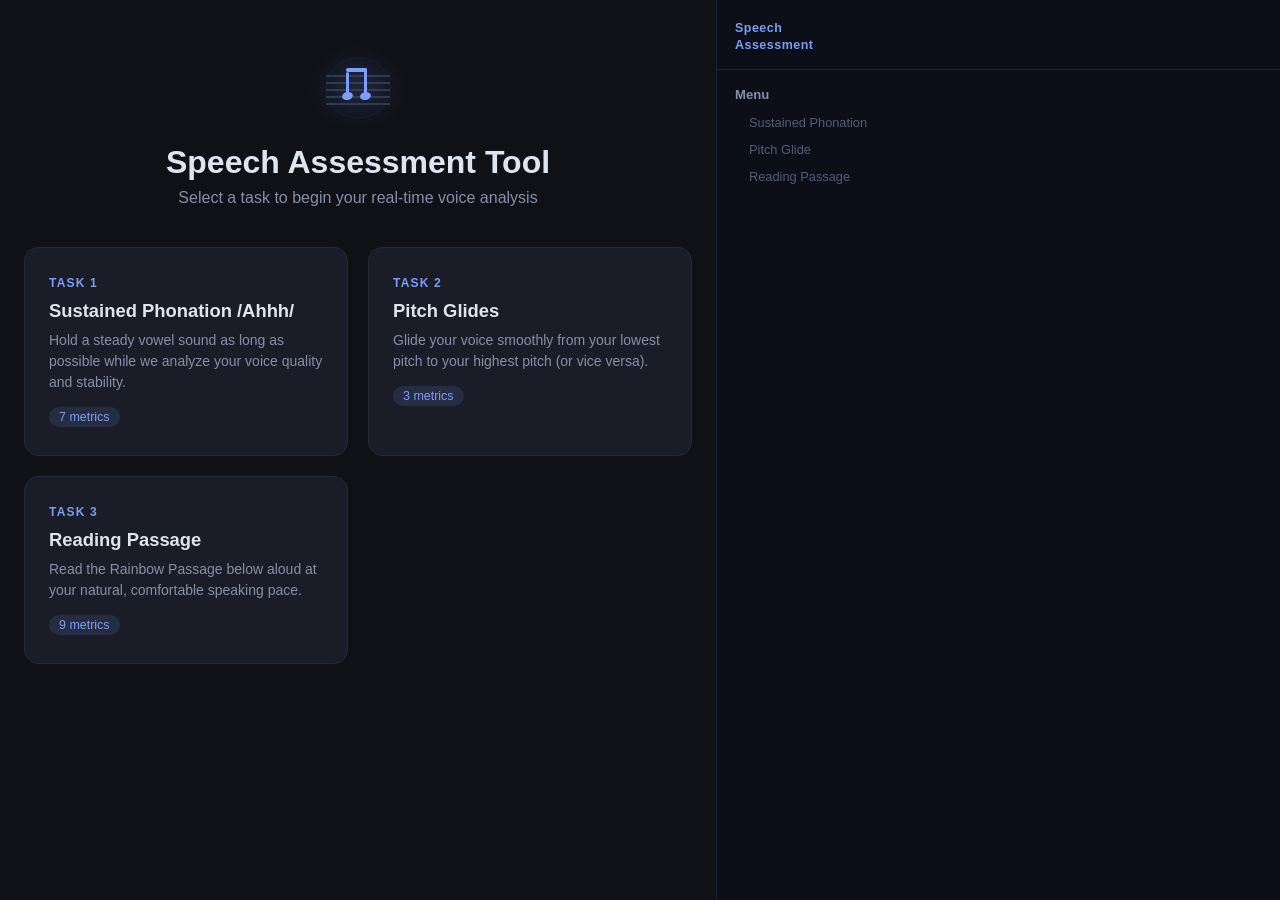
==== index.html @ b7662cce "Triple sidebar width to 564px Co-Authored-By: Claude Sonnet 4.6 <noreply@anthropic.com>" ====
<!DOCTYPE html>
<html lang="en">
<head>
<meta charset="UTF-8">
<meta name="viewport" content="width=device-width, initial-scale=1.0">
<title>Speech Assessment Tool</title>
<link rel="icon" type="image/svg+xml" href="data:image/svg+xml,%3Csvg xmlns='http://www.w3.org/2000/svg' viewBox='0 0 32 32'%3E%3Crect width='32' height='32' rx='8' fill='%231a1d27'/%3E%3Crect x='18' y='7' width='2' height='13' rx='1' fill='%237c9ef8'/%3E%3Crect x='11' y='10' width='2' height='11' rx='1' fill='%237c9ef8'/%3E%3Crect x='11' y='7' width='9' height='3' rx='1.5' fill='%237c9ef8'/%3E%3Cellipse cx='12' cy='22' rx='3.5' ry='2.5' transform='rotate(-12 12 22)' fill='%237c9ef8'/%3E%3Cellipse cx='19' cy='21' rx='3.5' ry='2.5' transform='rotate(-12 19 21)' fill='%237c9ef8'/%3E%3C/svg%3E">
<link rel="stylesheet" href="/static/common.css?v=11">
</head>
<body>

<div class="task-top" style="min-height:100vh">
<div id="menu-screen">
  <div class="menu-header">
    <div class="logo-wrap">
      <svg class="logo-svg" viewBox="0 0 80 80" xmlns="http://www.w3.org/2000/svg" aria-hidden="true">
        <!-- staff lines -->
        <line x1="8" y1="28" x2="72" y2="28" stroke="#3d4566" stroke-width="1.5"/>
        <line x1="8" y1="35" x2="72" y2="35" stroke="#3d4566" stroke-width="1.5"/>
        <line x1="8" y1="42" x2="72" y2="42" stroke="#3d4566" stroke-width="1.5"/>
        <line x1="8" y1="49" x2="72" y2="49" stroke="#3d4566" stroke-width="1.5"/>
        <line x1="8" y1="56" x2="72" y2="56" stroke="#3d4566" stroke-width="1.5"/>
        <!-- eighth note beam (two notes joined) -->
        <rect x="46" y="20" width="3" height="26" rx="1.5" fill="#7c9ef8"/>
        <rect x="28" y="24" width="3" height="22" rx="1.5" fill="#7c9ef8"/>
        <rect x="28" y="20" width="21" height="4" rx="2" fill="#7c9ef8"/>
        <!-- note heads -->
        <ellipse cx="29.5" cy="48" rx="5.5" ry="4" transform="rotate(-12,29.5,48)" fill="#7c9ef8"/>
        <ellipse cx="47.5" cy="48" rx="5.5" ry="4" transform="rotate(-12,47.5,48)" fill="#7c9ef8"/>
        <!-- glow -->
        <ellipse cx="40" cy="40" rx="32" ry="30" fill="none" stroke="#7c9ef8" stroke-width="0.5" opacity="0.15"/>
      </svg>
    </div>
    <h1>Speech Assessment Tool</h1>
    <p>Select a task to begin your real-time voice analysis</p>
  </div>
  <div class="task-grid">
    <a class="task-card" href="/sustained-phonation">
      <div class="task-num">Task 1</div>
      <h2>Sustained Phonation /Ahhh/</h2>
      <p>Hold a steady vowel sound as long as possible while we analyze your voice quality and stability.</p>
      <span class="metric-count">7 metrics</span>
    </a>
    <a class="task-card" href="/pitch-glides">
      <div class="task-num">Task 2</div>
      <h2>Pitch Glides</h2>
      <p>Glide your voice smoothly from your lowest pitch to your highest pitch (or vice versa).</p>
      <span class="metric-count">3 metrics</span>
    </a>
    <a class="task-card" href="/reading-passage">
      <div class="task-num">Task 3</div>
      <h2>Reading Passage</h2>
      <p>Read the Rainbow Passage below aloud at your natural, comfortable speaking pace.</p>
      <span class="metric-count">9 metrics</span>
    </a>
  </div>
</div><!-- /#menu-screen -->

  <nav id="sidebar">
    <a class="sidebar-brand" href="/">Speech<br>Assessment</a>
    <a class="nav-item" id="nav-home" href="/">Menu</a>
    <a class="nav-sub" id="nav-ph" href="/sustained-phonation">Sustained Phonation</a>
    <a class="nav-sub" id="nav-pg" href="/pitch-glides">Pitch Glide</a>
    <a class="nav-sub" id="nav-rp" href="/reading-passage">Reading Passage</a>
  </nav>
  <script>(function(){var m={'/':'nav-home','/sustained-phonation':'nav-ph','/pitch-glides':'nav-pg','/reading-passage':'nav-rp'};var el=document.getElementById(m[location.pathname]);if(el)el.classList.add('active');})();</script>
</div><!-- /.task-top -->

</body>
</html>
---- static/common.css ----
*, *::before, *::after { box-sizing: border-box; margin: 0; padding: 0; }

body {
  font-family: -apple-system, BlinkMacSystemFont, 'Segoe UI', Roboto, sans-serif;
  background: #0f1117;
  color: #e0e4ef;
  min-height: 100vh;
}

/* ── MENU ── */
#menu-screen {
  max-width: 900px;
  margin: 0 auto;
  padding: 48px 24px;
}
.menu-header {
  text-align: center;
  margin-bottom: 40px;
}
.logo-wrap {
  display: flex;
  justify-content: center;
  margin-bottom: 16px;
}
.logo-svg {
  width: 80px;
  height: 80px;
  filter: drop-shadow(0 0 14px rgba(124,158,248,0.45));
}
.menu-header h1 {
  font-size: 2rem;
  font-weight: 700;
  color: #e0e4ef;
  margin-bottom: 8px;
}
.menu-header p {
  color: #888ea8;
  font-size: 1rem;
}
.task-grid {
  display: grid;
  grid-template-columns: repeat(auto-fit, minmax(260px, 1fr));
  gap: 20px;
}
.task-card {
  background: #1a1d27;
  border: 1px solid #252836;
  border-radius: 14px;
  padding: 28px 24px;
  cursor: pointer;
  transition: border-color 0.2s, transform 0.15s, box-shadow 0.2s;
  text-decoration: none;
  display: block;
  color: inherit;
}
.task-card:hover {
  border-color: #7c9ef8;
  transform: translateY(-3px);
  box-shadow: 0 8px 30px rgba(124,158,248,0.15);
}
.task-num {
  font-size: 0.75rem;
  font-weight: 600;
  letter-spacing: 0.1em;
  color: #7c9ef8;
  text-transform: uppercase;
  margin-bottom: 10px;
}
.task-card h2 {
  font-size: 1.15rem;
  font-weight: 600;
  margin-bottom: 8px;
  color: #e0e4ef;
}
.task-card p {
  font-size: 0.875rem;
  color: #888ea8;
  line-height: 1.5;
  margin-bottom: 14px;
}
.metric-count {
  display: inline-block;
  font-size: 0.78rem;
  background: rgba(124,158,248,0.12);
  color: #7c9ef8;
  border-radius: 20px;
  padding: 3px 10px;
}

/* ── TASK SCREEN ── */
.task-header {
  display: flex;
  align-items: center;
  gap: 16px;
  margin-bottom: 28px;
}
.back-btn {
  background: #1a1d27;
  border: 1px solid #252836;
  color: #e0e4ef;
  border-radius: 8px;
  padding: 8px 16px;
  cursor: pointer;
  font-size: 0.875rem;
  transition: border-color 0.2s;
  white-space: nowrap;
  text-decoration: none;
  display: inline-flex;
  align-items: center;
}
.back-btn:hover { border-color: #7c9ef8; }
.task-title-block h2 { font-size: 1.3rem; font-weight: 600; }
.task-title-block p  { font-size: 0.875rem; color: #888ea8; margin-top: 2px; }

.record-row {
  display: flex;
  align-items: center;
  gap: 16px;
  margin-bottom: 28px;
}
.server-error-box {
  background: #3a1a1a;
  border: 1px solid #c0392b;
  border-radius: 8px;
  padding: 16px 20px;
  margin-bottom: 20px;
  color: #f5b7b1;
  font-size: 13px;
  line-height: 1.6;
}
.server-error-box strong { color: #e74c3c; font-size: 14px; }
.server-error-box pre {
  background: #1a0a0a;
  border-radius: 4px;
  padding: 8px 12px;
  margin: 6px 0;
  color: #f8c291;
  font-size: 12px;
  white-space: pre-wrap;
  word-break: break-all;
}
.server-error-box button {
  margin-top: 10px;
  background: #c0392b;
  color: #fff;
  border: none;
  border-radius: 4px;
  padding: 5px 14px;
  cursor: pointer;
  font-size: 12px;
}
.server-error-box button:hover { background: #e74c3c; }
.record-btn {
  padding: 12px 28px;
  border-radius: 10px;
  border: none;
  font-size: 0.95rem;
  font-weight: 600;
  cursor: pointer;
  display: flex;
  align-items: center;
  gap: 8px;
  transition: background 0.2s;
}
.record-btn.idle   { background: #7c9ef8; color: #0f1117; }
.record-btn.idle:hover { background: #9ab3ff; }
.record-btn.active { background: #e05555; color: #fff; }
.record-btn.active:hover { background: #f06060; }
.pulse-dot {
  width: 10px; height: 10px;
  border-radius: 50%;
  background: #fff;
  display: none;
}
.record-btn.active .pulse-dot {
  display: block;
  animation: pulseDot 1s ease-in-out infinite;
}
@keyframes pulseDot {
  0%,100% { opacity:1; transform:scale(1); }
  50%      { opacity:0.4; transform:scale(0.7); }
}
#status-text { font-size: 0.875rem; color: #888ea8; }
#status-text.error { color: #e05555; }

/* Canvases */
.canvas-wrap {
  background: #1a1d27;
  border: 1px solid #252836;
  border-radius: 12px;
  margin-bottom: 24px;
  overflow: hidden;
  position: relative;
}
canvas { display: block; width: 100%; height: 160px; }
.canvas-wrap.tall canvas { height: 180px; }
.canvas-play-btn {
  position: absolute;
  top: 8px;
  left: 8px;
  height: 28px;
  padding: 0 12px;
  border-radius: 14px;
  border: 1px solid rgba(124,158,248,0.5);
  background: rgba(26,29,39,0.85);
  color: #7c9ef8;
  font-size: 12px;
  font-weight: 600;
  cursor: pointer;
  display: flex;
  align-items: center;
  gap: 5px;
  transition: background 0.15s, border-color 0.15s;
  z-index: 10;
  white-space: nowrap;
}
.canvas-play-btn:hover:not(:disabled) { background: rgba(124,158,248,0.2); border-color: #7c9ef8; }
.canvas-play-btn:disabled { opacity: 0.3; cursor: default; }

/* ── Publish / globe badge ── */
.pub-filter-th {
  min-width: 80px;
  white-space: nowrap;
}
.log-pub-cell {
  text-align: center;
  width: 28px;
  padding: 0 4px;
}
.pub-badge, .pub-badge-inline {
  font-size: 14px;
  cursor: default;
  user-select: none;
}
.log-row-published {
  background: rgba(124,158,248,0.04);
}
.log-row-published:hover {
  background: rgba(124,158,248,0.09);
}
.log-filename-pub,
.log-table td.log-filename-pub {
  color: #5cb85c !important;
  font-weight: 600;
  cursor: default !important;
}
.log-pub-btn {
  background: none;
  border: 1px solid transparent;
  border-radius: 5px;
  color: #888ea8;
  cursor: pointer;
  font-size: 13px;
  padding: 1px 4px;
  transition: color 0.15s, border-color 0.15s;
}
.log-pub-btn:hover:not(:disabled) { color: #7c9ef8; border-color: #7c9ef8; }
.log-pub-btn:disabled { opacity: 0.35; cursor: default; }
.log-del-pub-btn {
  background: none;
  border: 1px solid transparent;
  border-radius: 5px;
  color: #888ea8;
  cursor: pointer;
  font-size: 12px;
  padding: 1px 4px;
  transition: color 0.15s, border-color 0.15s;
}
.log-del-pub-btn:hover { color: #e05555; border-color: #e05555; }

/* ── Filter bar (above log table) ── */
.log-filter-bar {
  display: flex;
  gap: 6px;
  margin-bottom: 10px;
}
.log-filter-btn {
  background: #1a1d27;
  border: 1px solid #252836;
  border-radius: 8px;
  color: #888ea8;
  font-size: 0.78rem;
  font-weight: 600;
  padding: 5px 14px;
  cursor: pointer;
  transition: border-color 0.15s, color 0.15s, background 0.15s;
}
.log-filter-btn:hover { border-color: #7c9ef8; color: #c8cedf; }
.log-filter-btn-active { border-color: #7c9ef8; background: rgba(124,158,248,0.12); color: #7c9ef8; }

/* Passage type selector */
.passage-selector {
  display: flex;
  align-items: center;
  gap: 8px;
  margin-bottom: 12px;
  flex-wrap: wrap;
}
.passage-type-group {
  display: flex;
  gap: 4px;
}
.passage-type-btn {
  background: #1a1d27;
  border: 1px solid #252836;
  border-radius: 8px;
  color: #888ea8;
  font-size: 0.8rem;
  font-weight: 600;
  padding: 5px 14px;
  cursor: pointer;
  transition: border-color 0.15s, color 0.15s, background 0.15s;
}
.passage-type-btn:hover  { border-color: #7c9ef8; color: #c8cedf; }
.passage-type-btn.active { border-color: #7c9ef8; background: rgba(124,158,248,0.12); color: #7c9ef8; }
.passage-shuffle-btn {
  background: #1a1d27;
  border: 1px solid #252836;
  border-radius: 8px;
  color: #888ea8;
  font-size: 0.8rem;
  padding: 5px 12px;
  cursor: pointer;
  transition: border-color 0.15s, color 0.15s;
  margin-left: auto;
}
.passage-shuffle-btn:hover { border-color: #7c9ef8; color: #c8cedf; }

/* Rainbow passage */
.passage-box {
  background: #1a1d27;
  border: 1px solid #252836;
  border-radius: 12px;
  padding: 20px 24px;
  margin-bottom: 20px;
  font-size: 0.95rem;
  line-height: 1.7;
  color: #c8cedf;
}
.passage-box h3 {
  font-size: 0.78rem;
  font-weight: 600;
  letter-spacing: 0.08em;
  text-transform: uppercase;
  color: #7c9ef8;
  margin-bottom: 10px;
}
.passage-box.mode-word {
  text-align: center;
  font-size: 2.2rem;
  font-weight: 700;
  letter-spacing: 0.04em;
  padding: 36px 24px;
  color: #e0e4ef;
}
.passage-box.mode-word h3 { margin-bottom: 16px; }
#passage-text { cursor: text; border-bottom: 1px dashed transparent; transition: border-color 0.15s; }
#passage-text:hover { border-bottom-color: #555c75; }
.passage-edit-area {
  width: 100%;
  background: transparent;
  border: 1px dashed #7c9ef8;
  border-radius: 6px;
  color: #e0e4ef;
  font-size: inherit;
  line-height: inherit;
  font-family: inherit;
  resize: vertical;
  padding: 6px 8px;
  outline: none;
  min-height: 80px;
}
.passage-edit-btn {
  background: none;
  border: 1px solid #252836;
  border-radius: 8px;
  color: #888ea8;
  font-size: 0.8rem;
  padding: 5px 12px;
  cursor: pointer;
  transition: border-color 0.15s, color 0.15s;
}
.passage-edit-btn:hover  { border-color: #7c9ef8; color: #c8cedf; }
.passage-edit-btn.active { border-color: #7c9ef8; color: #7c9ef8; }

/* Metric grid */
.metrics-grid {
  display: grid;
  grid-template-columns: repeat(auto-fill, minmax(170px, 1fr));
  gap: 14px;
  margin-bottom: 16px;
}
.metric-card {
  background: #1a1d27;
  border: 1px solid #252836;
  border-radius: 12px;
  padding: 16px;
}
.metric-label {
  font-size: 0.72rem;
  font-weight: 600;
  letter-spacing: 0.06em;
  text-transform: uppercase;
  color: #888ea8;
  margin-bottom: 6px;
}
.metric-value {
  font-family: 'Courier New', Courier, monospace;
  font-size: 1.8rem;
  font-weight: 700;
  color: #7c9ef8;
  line-height: 1;
  margin-bottom: 4px;
}
.metric-value.special {
  font-size: 0.78rem;
  font-weight: 400;
  color: #888ea8;
  line-height: 1.4;
  font-family: inherit;
  padding-top: 6px;
}
.metric-unit { font-size: 0.78rem; color: #888ea8; margin-bottom: 2px; }
.metric-desc { font-size: 0.72rem; color: #555c75; line-height: 1.4; margin-top: 6px; }
.metric-scale {
  position: relative;
  padding-top: 14px; /* room for thumb above track */
  margin-bottom: 2px;
}
.metric-scale.hist-enabled {
  padding-top: 0; /* histogram replaces the thumb gap */
}
.metric-hist {
  display: block;
  width: 100%;
  height: 48px;
  margin-bottom: 2px;
  overflow: visible;
}
.scale-track {
  height: 6px;
  border-radius: 3px;
  width: 100%;
}
.scale-thumb {
  position: absolute;
  top: 0;
  transform: translateX(-50%);
  font-size: 10px;
  line-height: 1;
  color: #ffffff;
  font-size: 14px;
  font-weight: 900;
  text-shadow: 0 1px 4px rgba(0,0,0,0.9);
  pointer-events: none;
  display: none;
  transition: left 0.3s ease;
}

@media (max-width: 600px) {
  .metrics-grid { grid-template-columns: repeat(2, 1fr); }
  canvas { height: 130px; }
  .menu-header h1 { font-size: 1.5rem; }
}

/* ── ASR TOGGLE ── */
.asr-toggle {
  background: #1a1d27;
  border: 1px solid #252836;
  border-radius: 12px;
  padding: 14px 20px;
  margin-bottom: 16px;
  display: flex;
  align-items: center;
  gap: 14px;
  flex-wrap: wrap;
}
.asr-toggle-label {
  font-size: 0.78rem;
  font-weight: 600;
  letter-spacing: 0.06em;
  text-transform: uppercase;
  color: #888ea8;
  white-space: nowrap;
}
.asr-btn-group {
  display: flex;
  border: 1px solid #252836;
  border-radius: 8px;
  overflow: hidden;
}
.asr-btn {
  background: #0f1117;
  border: none;
  color: #888ea8;
  padding: 7px 14px;
  font-size: 0.82rem;
  cursor: pointer;
  transition: background 0.15s, color 0.15s;
  border-right: 1px solid #252836;
}
.asr-btn:last-child { border-right: none; }
.asr-btn:hover { background: #252836; color: #e0e4ef; }
.asr-btn.active { background: #7c9ef8; color: #0f1117; font-weight: 600; }
.asr-status {
  font-size: 0.78rem;
  color: #888ea8;
  margin-left: auto;
}
.asr-status.loading { color: #f5a623; }
.asr-status.ready   { color: #5cb85c; }
.asr-status.error   { color: #e05555; }
.asr-progress {
  width: 100%;
  height: 4px;
  background: #252836;
  border-radius: 2px;
  overflow: hidden;
  display: none;
}
.asr-progress.visible { display: block; }
.asr-progress-fill {
  height: 100%;
  background: linear-gradient(90deg, #7c9ef8, #5cb85c);
  border-radius: 2px;
  width: 0%;
  transition: width 0.25s ease;
}

/* ── AUDIO ACTIONS ── */
.audio-actions {
  display: flex;
  align-items: center;
  gap: 12px;
  flex-wrap: wrap;
  margin-top: 16px;
}
.action-btn {
  display: flex;
  align-items: center;
  gap: 7px;
  padding: 9px 18px;
  border-radius: 8px;
  border: 1px solid #252836;
  background: #1a1d27;
  color: #e0e4ef;
  font-size: 0.875rem;
  cursor: pointer;
  transition: border-color 0.2s, background 0.2s;
}
.action-btn:hover  { border-color: #7c9ef8; background: #20243a; }
.action-btn:disabled { opacity: 0.4; cursor: default; }
.upload-input { display: none; }
/* ── Analysis Log ──────────────────────────────────────────── */
.log-section {
  margin-top: 20px;
  margin-left: -24px;
  margin-right: -24px;
  padding-left: 24px;
  padding-right: 24px;
}
.log-header { display: flex; justify-content: space-between; align-items: center; margin-bottom: 10px; flex-wrap: wrap; gap: 8px; }
.log-title { font-size: 0.78rem; font-weight: 700; letter-spacing: 0.07em; text-transform: uppercase; color: #888ea8; }
.log-btns { display: flex; gap: 8px; }
.log-action-btn { padding: 5px 12px; border-radius: 6px; border: 1px solid #252836; background: #1a1d27; color: #e0e4ef; font-size: 0.78rem; cursor: pointer; transition: border-color 0.2s, background 0.2s; }
.log-action-btn:hover { border-color: #7c9ef8; background: #20243a; }
.log-action-btn:disabled { opacity: 0.35; cursor: default; pointer-events: none; }
.log-table-wrap { overflow-x: auto; border-radius: 10px; border: 1px solid #252836; }
.log-table { width: 100%; border-collapse: collapse; font-size: 0.76rem; }
.log-table th { background: #13151f; color: #888ea8; padding: 7px 10px; text-align: center; white-space: pre; border-bottom: 1px solid #252836; font-weight: 600; font-size: 0.68rem; letter-spacing: 0.04em; text-transform: uppercase; }
.log-table th.sortable { cursor: pointer; user-select: none; }
.log-table th.sortable:hover { color: #c8cedf; }
.log-table th.sort-asc, .log-table th.sort-desc { color: #7c9ef8; }
.log-table td { padding: 6px 10px; border-bottom: 1px solid #1c1f2e; text-align: center; color: #c5cae9; white-space: nowrap; }
.log-table tbody tr:last-child td { border-bottom: none; }
.log-table tbody tr:hover td { background: #1e2233; }
.log-table td.log-filename { text-align: left; max-width: 160px; overflow: hidden; text-overflow: ellipsis; color: #e0e4ef; cursor: pointer; }
.log-filename a { color: #7c9ef8; text-decoration: none; }
.log-filename a:hover { text-decoration: underline; }
.log-rename-input { width: 100%; min-width: 80px; background: #252836; border: 1px solid #7c9ef8; border-radius: 4px; color: #e0e4ef; padding: 2px 5px; font-size: 0.76rem; outline: none; }
.log-ctrl-cell { white-space: nowrap; width: 1px; }
.log-table th:first-child { width: 1px; white-space: nowrap; }
.log-play-btn { background: none; border: none; color: #7c9ef8; cursor: pointer; font-size: 0.95rem; padding: 0 0 0 5px; line-height: 1; opacity: 0.65; transition: opacity 0.15s, color 0.15s; vertical-align: middle; display: inline-block; }
.log-play-btn:hover:not(:disabled) { opacity: 1; color: #a8c0ff; }
.log-play-btn:disabled { opacity: 0.4; cursor: default; }
.log-play-btn.loading { opacity: 1; animation: spin 0.8s linear infinite; }
@keyframes spin { from { transform: rotate(0deg); } to { transform: rotate(360deg); } }
.log-dl-btn { background: none; border: 1px solid #3a3f5c; border-radius: 4px; color: #7c9ef8; cursor: pointer; font-size: 0.75rem; padding: 1px 7px; line-height: 1.4; opacity: 0.75; transition: opacity 0.15s, border-color 0.15s; vertical-align: middle; margin-left: 4px; }
.log-dl-btn:hover { opacity: 1; border-color: #7c9ef8; }
.log-table td.log-ts { color: #666d88; font-size: 0.7rem; }
.log-empty { color: #555975; font-size: 0.8rem; padding: 14px 0; text-align: center; margin: 0; }
/* Drag-and-drop — full-page overlay */
body.drag-over::after {
  content: '';
  position: fixed;
  inset: 0;
  border: 3px dashed #7c9ef8;
  border-radius: 12px;
  pointer-events: none;
  background: rgba(124,158,248,0.06);
  z-index: 9999;
}
.audio-actions-sep {
  font-size: 0.78rem;
  color: #555c75;
}

/* ── TRANSCRIPT BOX ── */
.transcript-box {
  background: #1a1d27;
  border: 1px solid #252836;
  border-radius: 12px;
  padding: 16px 20px;
  margin-top: 16px;
}
.transcript-label {
  font-size: 0.78rem;
  font-weight: 600;
  letter-spacing: 0.06em;
  text-transform: uppercase;
  color: #7c9ef8;
  margin-bottom: 10px;
}
.transcript-text {
  font-size: 0.875rem;
  color: #c8cedf;
  line-height: 1.7;
  min-height: 36px;
  white-space: pre-wrap;
  font-style: italic;
}

/* ── PAGE LAYOUT ── */
.task-top {
  display: flex;
  align-items: stretch;
}
.task-main {
  flex: 1;
  min-width: 0;
  padding: 24px 20px;
}
#task-screen {
  display: block;
  max-width: none;
  margin: 0;
  padding: 0;
}
#menu-screen {
  flex: 1;
  max-width: 900px;
  padding: 48px 24px;
  margin: 0;
}
.task-log {
  border-top: 1px solid #1e2133;
  padding: 20px 20px 48px;
}

/* ── SIDEBAR ── */
#sidebar {
  width: 564px;
  flex-shrink: 0;
  background: #0d0f18;
  border-left: 1px solid #1e2133;
  padding: 20px 0;
  position: sticky;
  top: 0;
  height: 100vh;
  overflow-y: auto;
}
.sidebar-brand {
  display: block;
  padding: 0 18px 14px;
  font-size: 0.78rem;
  font-weight: 700;
  letter-spacing: 0.04em;
  color: #7c9ef8;
  text-decoration: none;
  border-bottom: 1px solid #1e2133;
  margin-bottom: 10px;
  line-height: 1.4;
}
.nav-item {
  display: block;
  padding: 7px 18px;
  color: #888ea8;
  text-decoration: none;
  font-size: 0.82rem;
  font-weight: 600;
  transition: color 0.15s, background 0.15s;
}
.nav-item:hover { color: #e0e4ef; background: rgba(124,158,248,0.06); }
.nav-item.active { color: #c8cedf; }
.nav-sub {
  display: block;
  padding: 6px 18px 6px 30px;
  color: #555c75;
  text-decoration: none;
  font-size: 0.8rem;
  transition: color 0.15s, background 0.15s, border-color 0.15s;
  border-left: 2px solid transparent;
}
.nav-sub:hover { color: #c8cedf; background: rgba(124,158,248,0.05); }
.nav-sub.active { color: #7c9ef8; border-left-color: #7c9ef8; background: rgba(124,158,248,0.07); }
@media (max-width: 680px) {
  .task-top { flex-direction: column-reverse; }
  #sidebar { width: 100%; height: auto; position: relative; display: flex; flex-wrap: wrap; align-items: center; gap: 4px; padding: 10px 16px; border-left: none; border-bottom: 1px solid #1e2133; }
  .sidebar-brand { border-bottom: none; margin-bottom: 0; padding: 0 12px 0 0; }
  .nav-item, .nav-sub { padding: 5px 10px; font-size: 0.78rem; border-left: none !important; }
}
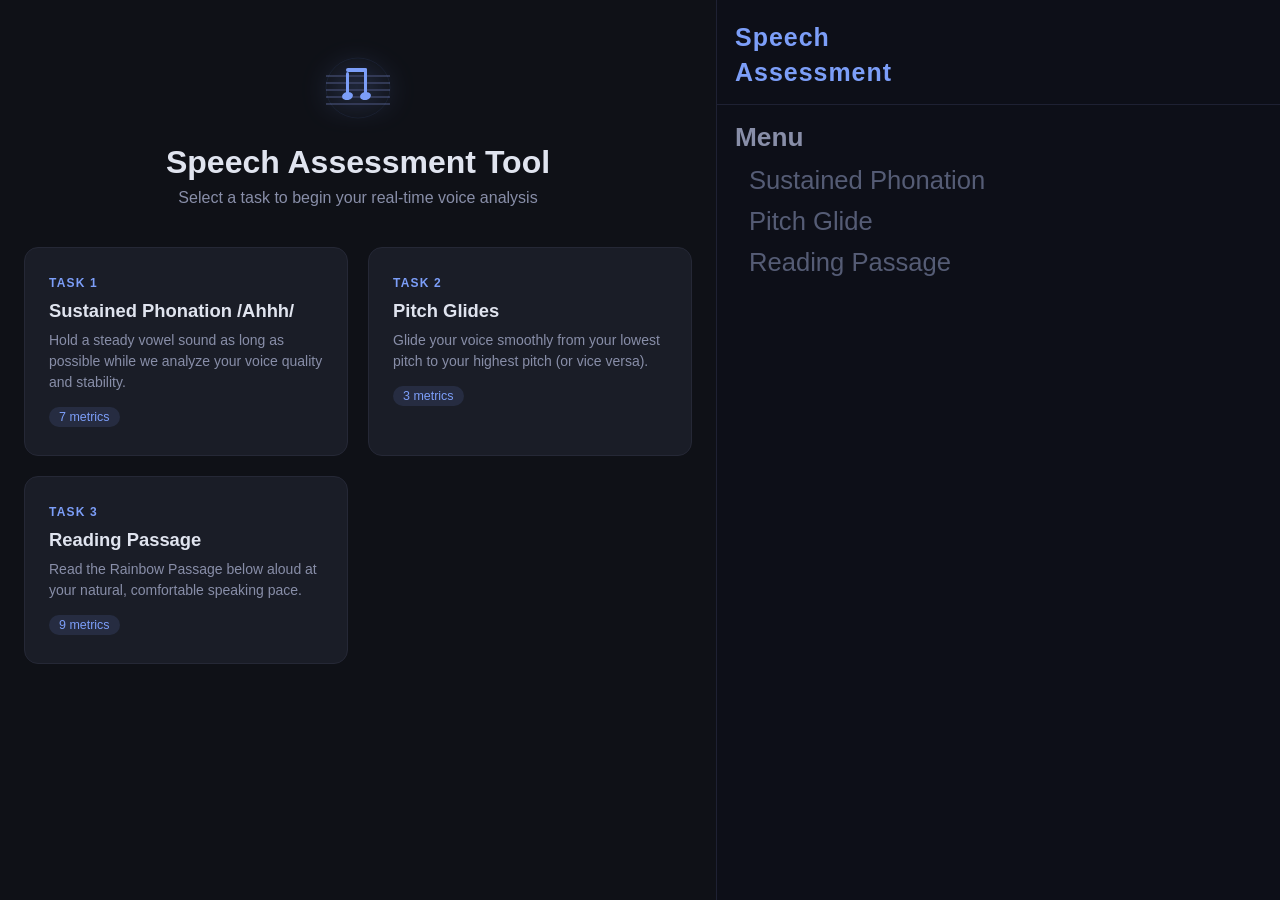
==== commit 69a9b79c: "Double sidebar font sizes Co-Authored-By: Claude Sonnet 4.6 <noreply@anthropic.com>" ====
--- a/index.html
+++ b/index.html
@@ -5,7 +5,7 @@
 <meta name="viewport" content="width=device-width, initial-scale=1.0">
 <title>Speech Assessment Tool</title>
 <link rel="icon" type="image/svg+xml" href="data:image/svg+xml,%3Csvg xmlns='http://www.w3.org/2000/svg' viewBox='0 0 32 32'%3E%3Crect width='32' height='32' rx='8' fill='%231a1d27'/%3E%3Crect x='18' y='7' width='2' height='13' rx='1' fill='%237c9ef8'/%3E%3Crect x='11' y='10' width='2' height='11' rx='1' fill='%237c9ef8'/%3E%3Crect x='11' y='7' width='9' height='3' rx='1.5' fill='%237c9ef8'/%3E%3Cellipse cx='12' cy='22' rx='3.5' ry='2.5' transform='rotate(-12 12 22)' fill='%237c9ef8'/%3E%3Cellipse cx='19' cy='21' rx='3.5' ry='2.5' transform='rotate(-12 19 21)' fill='%237c9ef8'/%3E%3C/svg%3E">
-<link rel="stylesheet" href="/static/common.css?v=11">
+<link rel="stylesheet" href="/static/common.css?v=12">
 </head>
 <body>
 
--- a/static/common.css
+++ b/static/common.css
@@ -672,7 +672,7 @@
 .sidebar-brand {
   display: block;
   padding: 0 18px 14px;
-  font-size: 0.78rem;
+  font-size: 1.56rem;
   font-weight: 700;
   letter-spacing: 0.04em;
   color: #7c9ef8;
@@ -686,7 +686,7 @@
   padding: 7px 18px;
   color: #888ea8;
   text-decoration: none;
-  font-size: 0.82rem;
+  font-size: 1.64rem;
   font-weight: 600;
   transition: color 0.15s, background 0.15s;
 }
@@ -697,7 +697,7 @@
   padding: 6px 18px 6px 30px;
   color: #555c75;
   text-decoration: none;
-  font-size: 0.8rem;
+  font-size: 1.6rem;
   transition: color 0.15s, background 0.15s, border-color 0.15s;
   border-left: 2px solid transparent;
 }
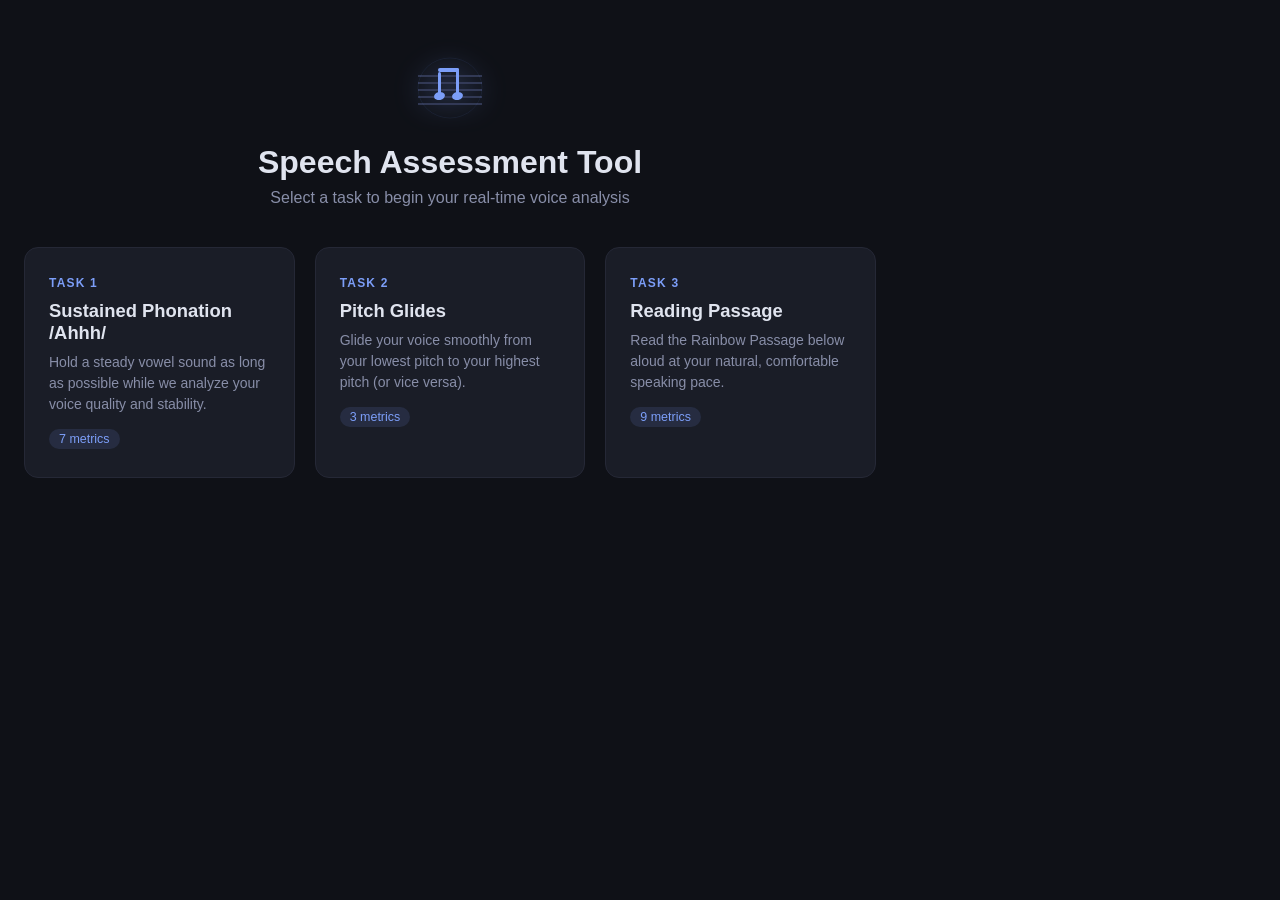
==== commit 0be2476a: "Remove sidebar from menu/index page Co-Authored-By: Claude Sonnet 4.6 <noreply@anthropic.com>" ====
--- a/index.html
+++ b/index.html
@@ -5,11 +5,10 @@
 <meta name="viewport" content="width=device-width, initial-scale=1.0">
 <title>Speech Assessment Tool</title>
 <link rel="icon" type="image/svg+xml" href="data:image/svg+xml,%3Csvg xmlns='http://www.w3.org/2000/svg' viewBox='0 0 32 32'%3E%3Crect width='32' height='32' rx='8' fill='%231a1d27'/%3E%3Crect x='18' y='7' width='2' height='13' rx='1' fill='%237c9ef8'/%3E%3Crect x='11' y='10' width='2' height='11' rx='1' fill='%237c9ef8'/%3E%3Crect x='11' y='7' width='9' height='3' rx='1.5' fill='%237c9ef8'/%3E%3Cellipse cx='12' cy='22' rx='3.5' ry='2.5' transform='rotate(-12 12 22)' fill='%237c9ef8'/%3E%3Cellipse cx='19' cy='21' rx='3.5' ry='2.5' transform='rotate(-12 19 21)' fill='%237c9ef8'/%3E%3C/svg%3E">
-<link rel="stylesheet" href="/static/common.css?v=12">
+<link rel="stylesheet" href="/static/common.css">
 </head>
 <body>
 
-<div class="task-top" style="min-height:100vh">
 <div id="menu-screen">
   <div class="menu-header">
     <div class="logo-wrap">
@@ -56,15 +55,5 @@
   </div>
 </div><!-- /#menu-screen -->
 
-  <nav id="sidebar">
-    <a class="sidebar-brand" href="/">Speech<br>Assessment</a>
-    <a class="nav-item" id="nav-home" href="/">Menu</a>
-    <a class="nav-sub" id="nav-ph" href="/sustained-phonation">Sustained Phonation</a>
-    <a class="nav-sub" id="nav-pg" href="/pitch-glides">Pitch Glide</a>
-    <a class="nav-sub" id="nav-rp" href="/reading-passage">Reading Passage</a>
-  </nav>
-  <script>(function(){var m={'/':'nav-home','/sustained-phonation':'nav-ph','/pitch-glides':'nav-pg','/reading-passage':'nav-rp'};var el=document.getElementById(m[location.pathname]);if(el)el.classList.add('active');})();</script>
-</div><!-- /.task-top -->
-
 </body>
 </html>
--- a/static/common.css
+++ b/static/common.css
@@ -661,12 +661,13 @@
 #sidebar {
   width: 564px;
   flex-shrink: 0;
+  align-self: flex-start;
   background: #0d0f18;
   border-left: 1px solid #1e2133;
   padding: 20px 0;
   position: sticky;
   top: 0;
-  height: 100vh;
+  max-height: 100vh;
   overflow-y: auto;
 }
 .sidebar-brand {
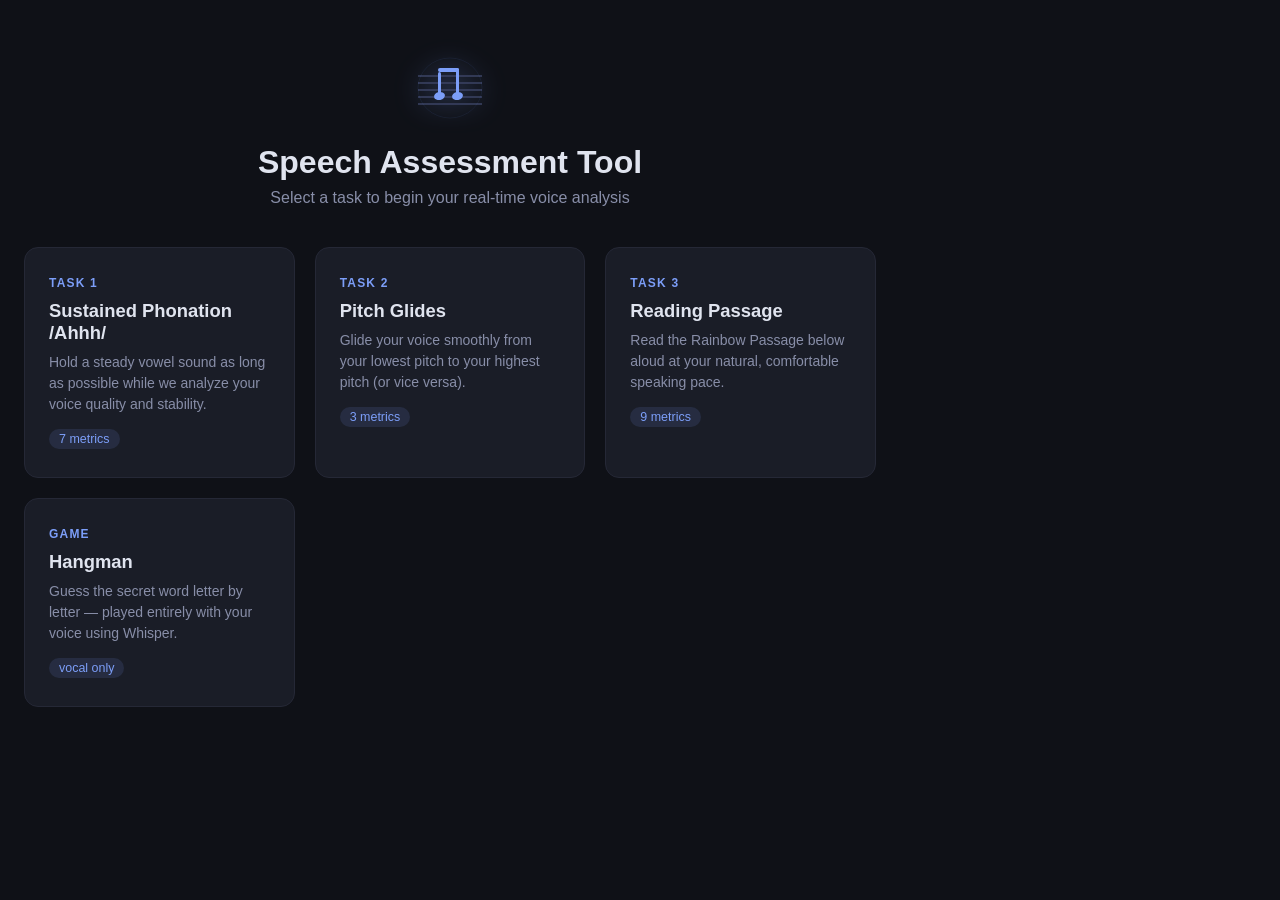
==== commit 0a448017: "Add Hangman voice game Fully vocal hangman: continuous VAD via ScriptProcessorNode, each speech clip" ====
--- a/index.html
+++ b/index.html
@@ -52,6 +52,12 @@
       <p>Read the Rainbow Passage below aloud at your natural, comfortable speaking pace.</p>
       <span class="metric-count">9 metrics</span>
     </a>
+    <a class="task-card" href="/hangman">
+      <div class="task-num">Game</div>
+      <h2>Hangman</h2>
+      <p>Guess the secret word letter by letter — played entirely with your voice using Whisper.</p>
+      <span class="metric-count">vocal only</span>
+    </a>
   </div>
 </div><!-- /#menu-screen -->
 
--- a/static/common.css
+++ b/static/common.css
@@ -710,3 +710,150 @@
   .sidebar-brand { border-bottom: none; margin-bottom: 0; padding: 0 12px 0 0; }
   .nav-item, .nav-sub { padding: 5px 10px; font-size: 0.78rem; border-left: none !important; }
 }
+
+/* ── HANGMAN ── */
+#hm-game {
+  display: flex;
+  gap: 36px;
+  align-items: flex-start;
+  padding: 24px 0 12px;
+  flex-wrap: wrap;
+}
+#hm-svg-wrap {
+  display: flex;
+  flex-direction: column;
+  align-items: center;
+  flex-shrink: 0;
+}
+#hm-svg {
+  width: 200px;
+  height: 240px;
+  filter: drop-shadow(0 0 10px rgba(124,158,248,0.15));
+}
+#hm-chances {
+  margin-top: 10px;
+  font-size: 0.9rem;
+  color: #888ea8;
+  text-align: center;
+}
+#hm-chances-num {
+  font-size: 1.4rem;
+  font-weight: 700;
+  color: #7c9ef8;
+}
+#hm-right {
+  flex: 1;
+  min-width: 280px;
+  display: flex;
+  flex-direction: column;
+  gap: 20px;
+}
+#hm-word-display {
+  display: flex;
+  gap: 10px;
+  flex-wrap: wrap;
+  padding: 10px 0 4px;
+}
+.hm-letter {
+  width: 42px;
+  height: 52px;
+  border-bottom: 3px solid #3d4566;
+  display: flex;
+  align-items: flex-end;
+  justify-content: center;
+  padding-bottom: 6px;
+  font-size: 1.8rem;
+  font-weight: 700;
+  color: #e0e4ef;
+  letter-spacing: 0;
+  transition: color 0.2s;
+}
+.hm-letter.revealed {
+  color: #7c9ef8;
+  border-bottom-color: #7c9ef8;
+}
+.hm-section-label {
+  font-size: 0.78rem;
+  font-weight: 600;
+  color: #555c75;
+  text-transform: uppercase;
+  letter-spacing: 0.07em;
+  margin-bottom: 8px;
+}
+#hm-wrong-letters {
+  display: flex;
+  gap: 8px;
+  flex-wrap: wrap;
+  min-height: 32px;
+  align-items: center;
+  color: #888ea8;
+}
+.hm-wrong-letter {
+  display: inline-flex;
+  align-items: center;
+  justify-content: center;
+  width: 32px;
+  height: 32px;
+  border-radius: 6px;
+  background: rgba(224,92,92,0.12);
+  border: 1px solid rgba(224,92,92,0.3);
+  color: #e05c5c;
+  font-weight: 700;
+  font-size: 1rem;
+}
+#hm-status-row {
+  display: flex;
+  flex-direction: column;
+  gap: 4px;
+  min-height: 42px;
+}
+#hm-transcript-last {
+  font-size: 0.82rem;
+  color: #555c75;
+  font-style: italic;
+}
+#hm-status-msg {
+  font-size: 0.95rem;
+  color: #888ea8;
+  min-height: 1.3em;
+}
+#hm-controls {
+  display: flex;
+  gap: 12px;
+  align-items: center;
+  flex-wrap: wrap;
+}
+.hm-new-btn {
+  padding: 10px 22px;
+  background: transparent;
+  border: 1px solid #2a2e42;
+  border-radius: 10px;
+  color: #888ea8;
+  font-size: 0.9rem;
+  cursor: pointer;
+  transition: background 0.15s, color 0.15s, border-color 0.15s;
+}
+.hm-new-btn:hover {
+  background: rgba(124,158,248,0.06);
+  border-color: #3d4566;
+  color: #c8cedf;
+}
+#hm-result-banner {
+  padding: 14px 20px;
+  border-radius: 10px;
+  font-size: 1.1rem;
+  font-weight: 600;
+  display: flex;
+  align-items: center;
+  gap: 10px;
+}
+.hm-result-win {
+  background: rgba(92,184,92,0.12);
+  border: 1px solid rgba(92,184,92,0.3);
+  color: #5cb85c;
+}
+.hm-result-lose {
+  background: rgba(224,92,92,0.12);
+  border: 1px solid rgba(224,92,92,0.3);
+  color: #e05c5c;
+}
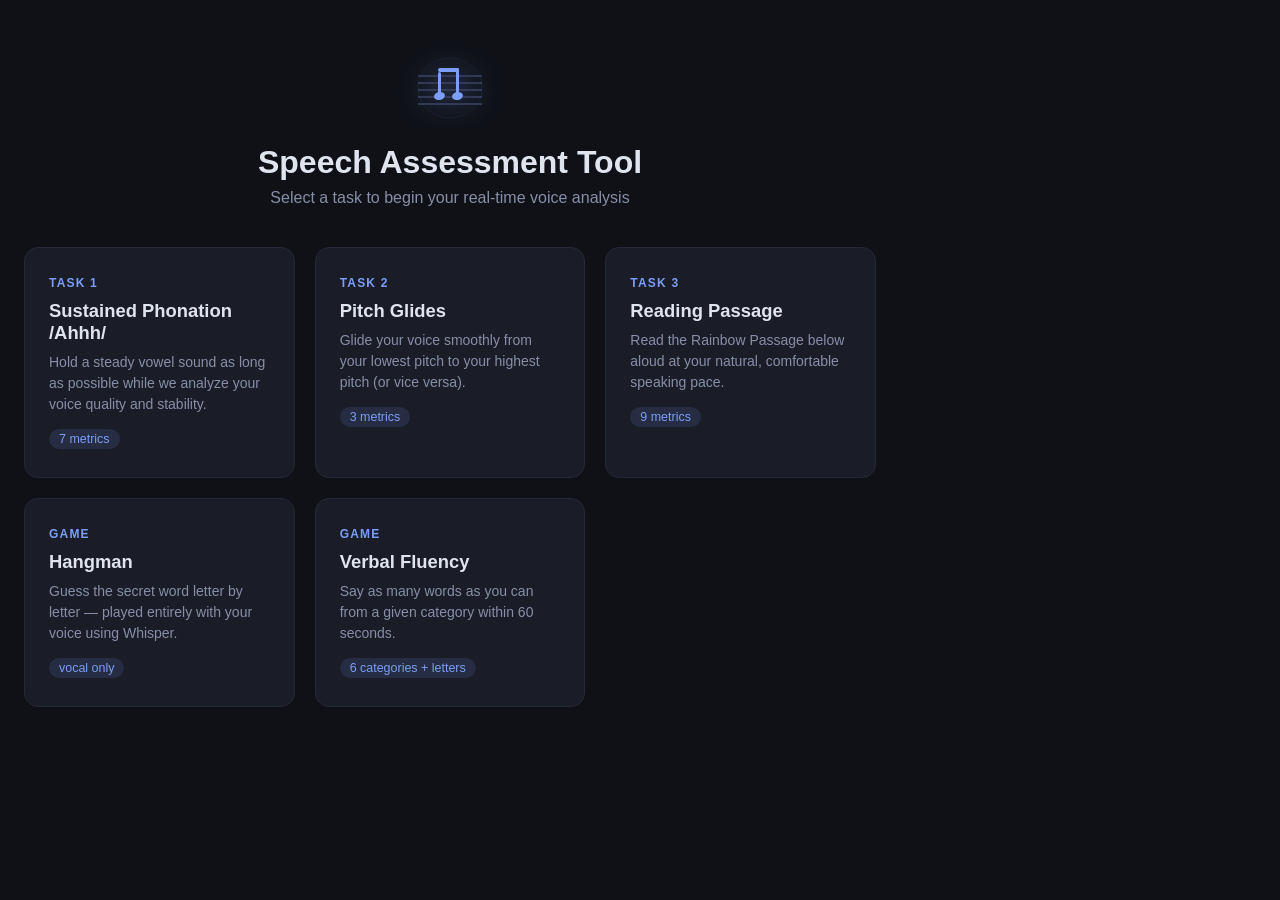
==== commit 0dbc39e3: "Add Verbal Fluency game 60-second timed game: VAD captures speech, each clip transcribed by Whisper " ====
--- a/index.html
+++ b/index.html
@@ -58,6 +58,12 @@
       <p>Guess the secret word letter by letter — played entirely with your voice using Whisper.</p>
       <span class="metric-count">vocal only</span>
     </a>
+    <a class="task-card" href="/verbal-fluency">
+      <div class="task-num">Game</div>
+      <h2>Verbal Fluency</h2>
+      <p>Say as many words as you can from a given category within 60 seconds.</p>
+      <span class="metric-count">6 categories + letters</span>
+    </a>
   </div>
 </div><!-- /#menu-screen -->
 
--- a/static/common.css
+++ b/static/common.css
@@ -575,10 +575,12 @@
 .log-table tbody tr:last-child td { border-bottom: none; }
 .log-table tbody tr:hover td { background: #1e2233; }
 .log-table td.log-filename { text-align: left; max-width: 160px; overflow: hidden; text-overflow: ellipsis; color: #e0e4ef; cursor: pointer; }
+.log-table td.log-username { text-align: left; max-width: 100px; overflow: hidden; text-overflow: ellipsis; color: #888ea8; font-size: 0.85em; }
 .log-filename a { color: #7c9ef8; text-decoration: none; }
 .log-filename a:hover { text-decoration: underline; }
 .log-rename-input { width: 100%; min-width: 80px; background: #252836; border: 1px solid #7c9ef8; border-radius: 4px; color: #e0e4ef; padding: 2px 5px; font-size: 0.76rem; outline: none; }
-.log-ctrl-cell { white-space: nowrap; width: 1px; }
+.log-chk-th, .log-chk-td { width: 1px; padding: 0 6px; text-align: center; }
+.log-act-th, .log-act-td { width: 1px; padding: 0 4px; text-align: center; white-space: nowrap; }
 .log-table th:first-child { width: 1px; white-space: nowrap; }
 .log-play-btn { background: none; border: none; color: #7c9ef8; cursor: pointer; font-size: 0.95rem; padding: 0 0 0 5px; line-height: 1; opacity: 0.65; transition: opacity 0.15s, color 0.15s; vertical-align: middle; display: inline-block; }
 .log-play-btn:hover:not(:disabled) { opacity: 1; color: #a8c0ff; }
@@ -682,6 +684,18 @@
   margin-bottom: 10px;
   line-height: 1.4;
 }
+.nav-user-greeting {
+  padding: 14px 18px 12px;
+  font-size: 1.3rem;
+  font-weight: 600;
+  color: #7c9ef8;
+  border-bottom: 1px solid #1e2133;
+  margin-bottom: 6px;
+  min-height: 8px;
+  white-space: nowrap;
+  overflow: hidden;
+  text-overflow: ellipsis;
+}
 .nav-item {
   display: block;
   padding: 7px 18px;
@@ -857,3 +871,51 @@
   border: 1px solid rgba(224,92,92,0.3);
   color: #e05c5c;
 }
+
+/* ── VERBAL FLUENCY ── */
+#vf-setup { margin: 16px 0 20px; }
+.vf-setup-row { display: flex; gap: 20px; flex-wrap: wrap; }
+.vf-field { display: flex; flex-direction: column; gap: 5px; }
+.vf-label { font-size: 0.75rem; font-weight: 600; color: #555c75; text-transform: uppercase; letter-spacing: 0.06em; }
+.vf-select { background: #1a1d27; border: 1px solid #252836; border-radius: 8px; color: #e0e4ef; font-size: 0.95rem; padding: 7px 12px; cursor: pointer; }
+.vf-select:focus { outline: none; border-color: #7c9ef8; }
+
+#vf-arena { display: flex; align-items: center; gap: 32px; margin: 8px 0 20px; flex-wrap: wrap; }
+
+#vf-timer-wrap { position: relative; width: 120px; height: 120px; flex-shrink: 0; }
+#vf-ring-svg { width: 120px; height: 120px; transform: rotate(-90deg); }
+#vf-ring-bg { fill: none; stroke: #1e2133; stroke-width: 8; }
+#vf-ring-fg { fill: none; stroke: #5cb85c; stroke-width: 8; stroke-linecap: round;
+  stroke-dasharray: 326.7; stroke-dashoffset: 0; transition: stroke-dashoffset 0.9s linear, stroke 0.9s; }
+#vf-timer-text { position: absolute; inset: 0; display: flex; flex-direction: column; align-items: center; justify-content: center; }
+#vf-time-num { font-size: 2rem; font-weight: 700; color: #e0e4ef; line-height: 1; transition: color 0.4s; }
+#vf-time-label { font-size: 0.72rem; color: #555c75; margin-top: 2px; }
+
+#vf-score-wrap { display: flex; flex-direction: column; gap: 8px; }
+.vf-stat-big { display: flex; align-items: baseline; gap: 8px; }
+.vf-stat-big span:first-child { font-size: 3rem; font-weight: 700; color: #7c9ef8; line-height: 1; }
+.vf-stat-label { font-size: 0.8rem; color: #555c75; }
+.vf-stat-row { display: flex; gap: 20px; }
+.vf-stat-item { font-size: 0.9rem; color: #888ea8; }
+.vf-stat-item span:first-child { font-weight: 700; color: #c8cedf; }
+
+#vf-word-area { margin-top: 8px; }
+#vf-chips { display: flex; flex-wrap: wrap; gap: 8px; min-height: 36px; margin-bottom: 12px; }
+.vf-chip { display: inline-flex; align-items: center; gap: 5px; padding: 5px 12px; border-radius: 20px;
+  background: rgba(92,184,92,0.12); border: 1px solid rgba(92,184,92,0.3);
+  color: #5cb85c; font-size: 0.9rem; font-weight: 500; }
+.vf-chip-repeat { background: rgba(224,168,92,0.12); border-color: rgba(224,168,92,0.3); color: #e0a85c; }
+.vf-chip-badge { font-size: 0.72rem; opacity: 0.8; }
+#vf-last-heard { font-size: 0.82rem; color: #555c75; font-style: italic; min-height: 1.2em; }
+#vf-intrusions-row { margin-top: 8px; font-size: 0.82rem; color: #555c75; }
+.vf-intrusion-label { font-weight: 600; margin-right: 6px; }
+
+#vf-summary { margin-top: 24px; }
+.vf-summary-box { background: #1a1d27; border: 1px solid #252836; border-radius: 12px; padding: 20px 24px; }
+.vf-summary-title { font-size: 1rem; font-weight: 700; color: #e0e4ef; margin-bottom: 16px; }
+.vf-summary-stats { display: flex; gap: 28px; margin-bottom: 16px; flex-wrap: wrap; }
+.vf-sum-stat { display: flex; flex-direction: column; align-items: center; gap: 2px; }
+.vf-sum-num { font-size: 2rem; font-weight: 700; color: #7c9ef8; }
+.vf-sum-stat span:last-child { font-size: 0.75rem; color: #555c75; }
+.vf-summary-list { font-size: 0.88rem; color: #888ea8; margin-top: 8px; line-height: 1.6; }
+.vf-summary-list strong { color: #c8cedf; }
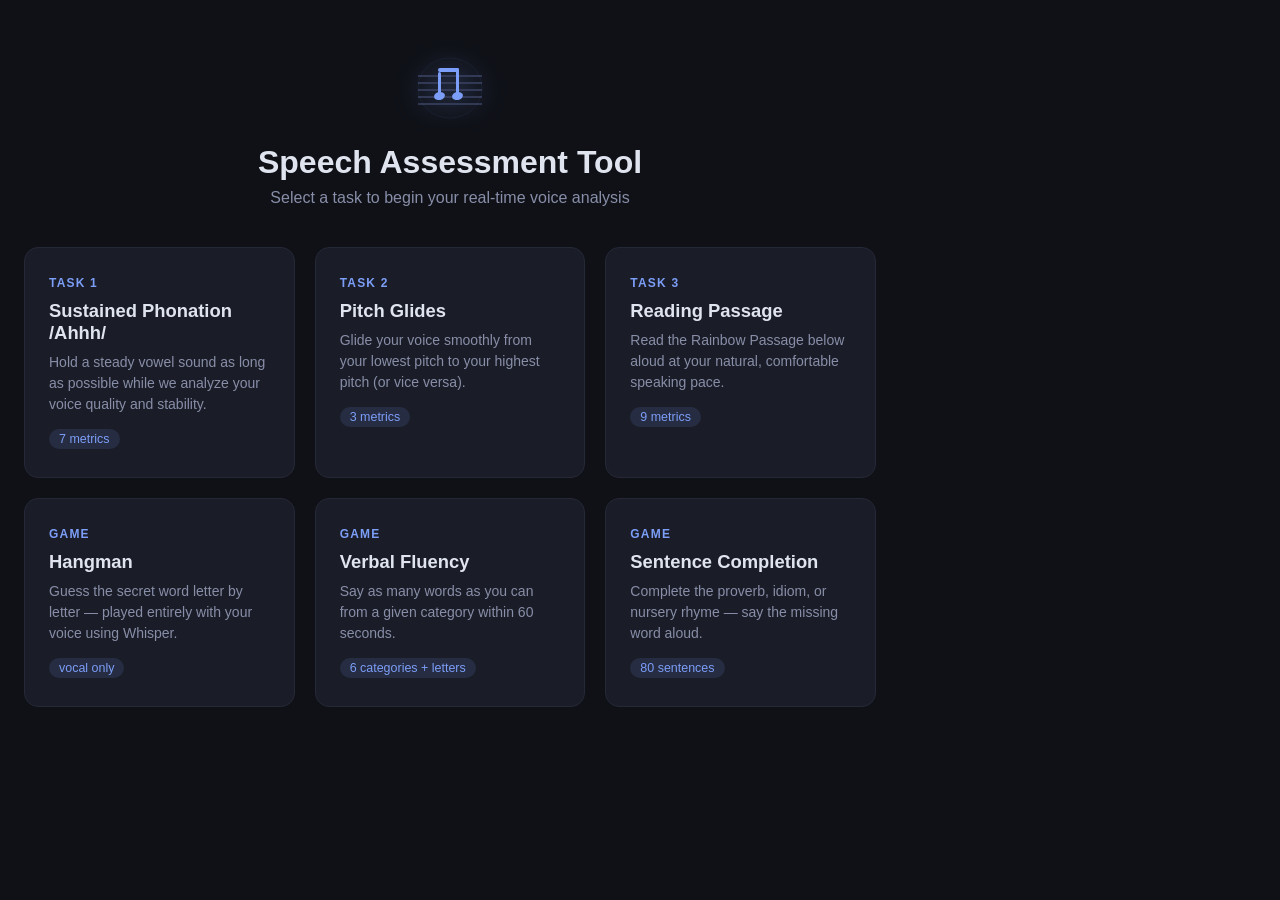
==== commit dc4fcc7d: "Add Sentence Completion game 80 proverbs, idioms, and nursery rhymes with one blank each. VAD record" ====
--- a/index.html
+++ b/index.html
@@ -64,6 +64,12 @@
       <p>Say as many words as you can from a given category within 60 seconds.</p>
       <span class="metric-count">6 categories + letters</span>
     </a>
+    <a class="task-card" href="/sentence-completion">
+      <div class="task-num">Game</div>
+      <h2>Sentence Completion</h2>
+      <p>Complete the proverb, idiom, or nursery rhyme — say the missing word aloud.</p>
+      <span class="metric-count">80 sentences</span>
+    </a>
   </div>
 </div><!-- /#menu-screen -->
 
--- a/static/common.css
+++ b/static/common.css
@@ -919,3 +919,133 @@
 .vf-sum-stat span:last-child { font-size: 0.75rem; color: #555c75; }
 .vf-summary-list { font-size: 0.88rem; color: #888ea8; margin-top: 8px; line-height: 1.6; }
 .vf-summary-list strong { color: #c8cedf; }
+
+/* ── SENTENCE COMPLETION ── */
+#sc-setup { margin: 12px 0 20px; }
+
+#sc-card {
+  background: #1a1d27;
+  border: 1px solid #252836;
+  border-radius: 14px;
+  padding: 28px 28px 24px;
+  margin-bottom: 20px;
+  min-height: 110px;
+  display: flex;
+  flex-direction: column;
+  gap: 14px;
+}
+.sc-cat-badge {
+  display: inline-block;
+  padding: 3px 10px;
+  border-radius: 20px;
+  font-size: 0.72rem;
+  font-weight: 700;
+  letter-spacing: 0.07em;
+  text-transform: uppercase;
+  width: fit-content;
+}
+.sc-cat-proverb      { background: rgba(124,158,248,0.12); border: 1px solid rgba(124,158,248,0.3); color: #7c9ef8; }
+.sc-cat-idiom        { background: rgba(168,124,248,0.12); border: 1px solid rgba(168,124,248,0.3); color: #a87cf8; }
+.sc-cat-nursery-rhyme{ background: rgba(92,184,168,0.12);  border: 1px solid rgba(92,184,168,0.3);  color: #5cb8a8; }
+
+#sc-sentence {
+  font-size: 1.35rem;
+  font-weight: 500;
+  color: #e0e4ef;
+  line-height: 1.6;
+}
+.sc-blank {
+  display: inline-block;
+  min-width: 72px;
+  border-bottom: 3px solid #3d4566;
+  padding: 0 4px 2px;
+  text-align: center;
+  color: #555c75;
+  font-weight: 700;
+  letter-spacing: 0.08em;
+  transition: color 0.2s, border-color 0.2s;
+}
+.sc-blank-pulse {
+  border-bottom-color: #7c9ef8;
+  color: #7c9ef8;
+  animation: sc-blink 0.9s ease-in-out infinite;
+}
+@keyframes sc-blink {
+  0%,100% { opacity: 1; }
+  50%      { opacity: 0.4; }
+}
+.sc-blank-correct {
+  color: #5cb85c;
+  border-bottom-color: #5cb85c;
+  animation: none;
+}
+.sc-blank-wrong {
+  color: #e05c5c;
+  border-bottom-color: #e05c5c;
+  animation: none;
+}
+#sc-progress {
+  font-size: 0.78rem;
+  color: #555c75;
+}
+
+.sc-result-banner {
+  padding: 12px 18px;
+  border-radius: 10px;
+  font-size: 1rem;
+  font-weight: 600;
+  margin-bottom: 8px;
+}
+.sc-result-win  { background: rgba(92,184,92,0.12);  border: 1px solid rgba(92,184,92,0.3);  color: #5cb85c; }
+.sc-result-lose { background: rgba(224,92,92,0.12);  border: 1px solid rgba(224,92,92,0.3);  color: #e05c5c; }
+
+#sc-heard {
+  font-size: 0.82rem;
+  color: #555c75;
+  font-style: italic;
+  margin-bottom: 8px;
+}
+
+#sc-stats-row {
+  display: flex;
+  gap: 20px;
+  margin: 16px 0 20px;
+}
+.sc-stat { font-size: 0.9rem; color: #888ea8; }
+.sc-stat span { font-size: 1.25rem; font-weight: 700; color: #7c9ef8; }
+.sc-stat-wrong span { color: #e05c5c; }
+.sc-stat-skip  span { color: #555c75; }
+
+#sc-log { margin-top: 20px; }
+.sc-log-title {
+  font-size: 0.78rem;
+  font-weight: 600;
+  letter-spacing: 0.07em;
+  text-transform: uppercase;
+  color: #555c75;
+  margin-bottom: 10px;
+}
+#sc-log-table {
+  width: 100%;
+  border-collapse: collapse;
+  font-size: 0.82rem;
+  color: #888ea8;
+}
+#sc-log-table th {
+  text-align: left;
+  padding: 4px 8px;
+  border-bottom: 1px solid #1e2133;
+  color: #555c75;
+  font-weight: 600;
+  font-size: 0.73rem;
+  letter-spacing: 0.05em;
+  text-transform: uppercase;
+}
+#sc-log-table td { padding: 5px 8px; border-bottom: 1px solid #14161f; }
+.sc-log-sent  { max-width: 260px; overflow: hidden; text-overflow: ellipsis; white-space: nowrap; }
+.sc-log-heard { font-style: italic; }
+.sc-log-ok  td, #sc-log-table tr.sc-log-ok  td { color: #5cb85c; }
+.sc-log-err td, #sc-log-table tr.sc-log-err td { color: #e05c5c; }
+.sc-log-skip td,#sc-log-table tr.sc-log-skip td { color: #555c75; }
+.sc-log-res { text-align: center; font-size: 1rem; }
+.sc-log-ms  { text-align: right; color: #3d4566; }
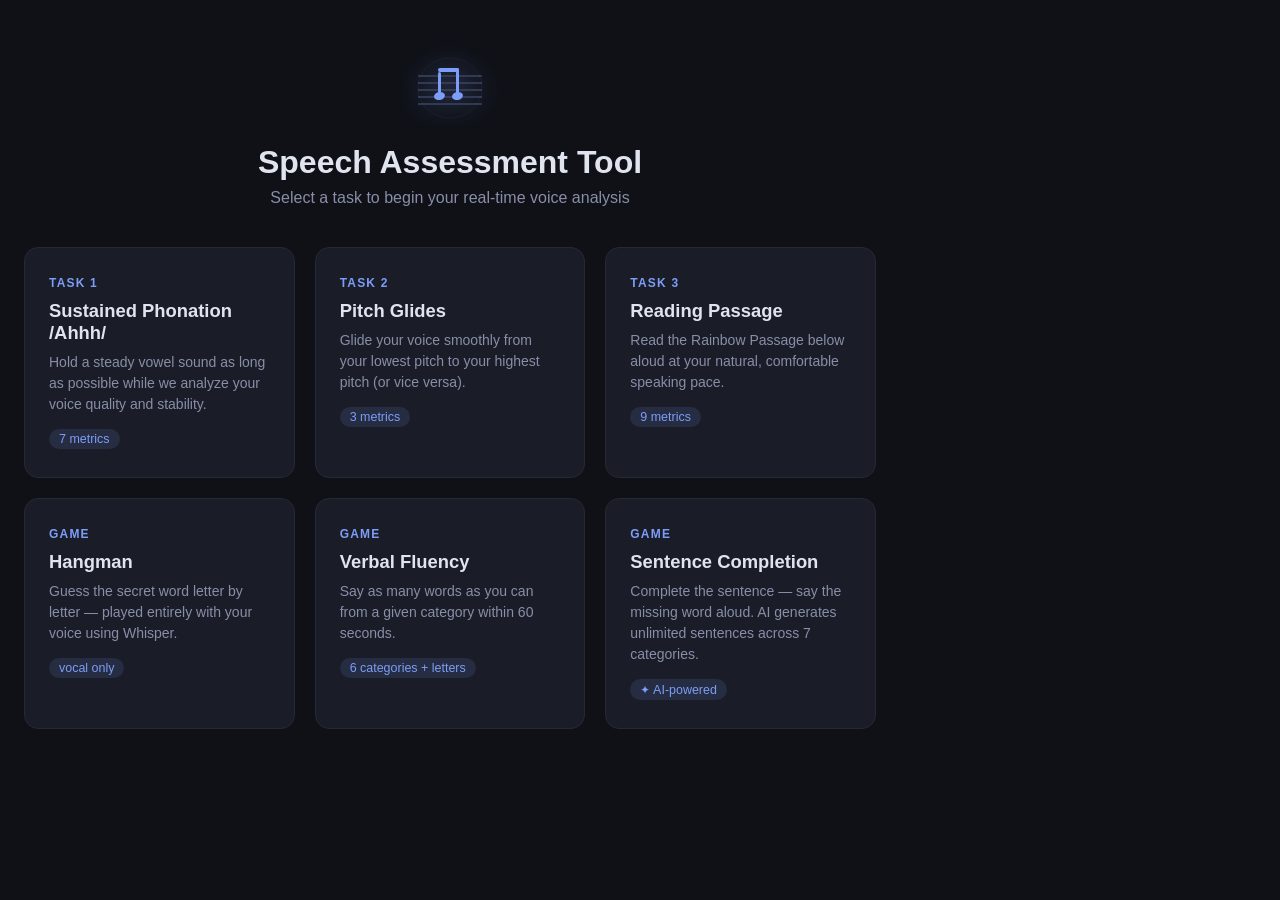
==== commit c4de1218: "feat: LLM-powered sentence completion via LM Studio - Add llm_sentences.py: generates unlimited fill" ====
--- a/index.html
+++ b/index.html
@@ -67,8 +67,8 @@
     <a class="task-card" href="/sentence-completion">
       <div class="task-num">Game</div>
       <h2>Sentence Completion</h2>
-      <p>Complete the proverb, idiom, or nursery rhyme — say the missing word aloud.</p>
-      <span class="metric-count">80 sentences</span>
+      <p>Complete the sentence — say the missing word aloud. AI generates unlimited sentences across 7 categories.</p>
+      <span class="metric-count">✦ AI-powered</span>
     </a>
   </div>
 </div><!-- /#menu-screen -->
--- a/static/common.css
+++ b/static/common.css
@@ -1049,3 +1049,92 @@
 .sc-log-skip td,#sc-log-table tr.sc-log-skip td { color: #555c75; }
 .sc-log-res { text-align: center; font-size: 1rem; }
 .sc-log-ms  { text-align: right; color: #3d4566; }
+
+/* ── LLM badge ── */
+.sc-llm-badge {
+  display: inline-flex;
+  align-items: center;
+  gap: 4px;
+  padding: 4px 12px;
+  border-radius: 20px;
+  font-size: 0.72rem;
+  font-weight: 700;
+  letter-spacing: 0.06em;
+  white-space: nowrap;
+  flex-shrink: 0;
+}
+.sc-llm-on {
+  background: rgba(168,124,248,0.15);
+  border: 1px solid rgba(168,124,248,0.4);
+  color: #b88cff;
+}
+.sc-llm-off {
+  background: rgba(124,158,248,0.1);
+  border: 1px solid rgba(124,158,248,0.25);
+  color: #7c9ef8;
+}
+.sc-llm-icon {
+  color: #b88cff;
+  font-size: 0.8em;
+}
+/* ── Explanation box ── */
+#sc-explanation {
+  padding: 10px 16px;
+  border-radius: 8px;
+  background: rgba(124,158,248,0.08);
+  border: 1px solid rgba(124,158,248,0.2);
+  color: #c8cedf;
+  font-size: 0.9rem;
+  line-height: 1.5;
+  margin-bottom: 8px;
+}
+.sc-expl-icon {
+  margin-right: 6px;
+}
+
+/* ── Closeness badges ── */
+.sc-closeness-badge {
+  display: inline-block;
+  padding: 2px 8px;
+  border-radius: 12px;
+  font-size: 0.7rem;
+  font-weight: 700;
+  letter-spacing: 0.04em;
+  margin-left: 8px;
+  vertical-align: middle;
+}
+.sc-close-exact   { background: rgba(92,184,92,0.15); color: #5cb85c; }
+.sc-close-synonym { background: rgba(92,168,248,0.15); color: #5ca8f8; }
+.sc-close-close   { background: rgba(224,168,92,0.15); color: #e0a85c; }
+.sc-close-wrong   { background: rgba(224,92,92,0.15); color: #e05c5c; }
+
+.sc-result-main {
+  display: flex;
+  align-items: center;
+  flex-wrap: wrap;
+  gap: 4px;
+}
+.sc-result-icon {
+  font-size: 1.1em;
+  margin-right: 4px;
+}
+
+/* "Close" result banner (amber) */
+.sc-result-close {
+  background: rgba(224,168,92,0.12);
+  border: 1px solid rgba(224,168,92,0.3);
+  color: #e0a85c;
+}
+
+/* "Close" blank state (amber underline) */
+.sc-blank-close {
+  color: #e0a85c;
+  border-bottom-color: #e0a85c;
+  animation: none;
+}
+
+/* New LLM category badges */
+.sc-cat-science     { background: rgba(92,184,92,0.12); border: 1px solid rgba(92,184,92,0.3); color: #5cb85c; }
+.sc-cat-geography   { background: rgba(92,168,184,0.12); border: 1px solid rgba(92,168,184,0.3); color: #5ca8b8; }
+.sc-cat-history     { background: rgba(184,156,92,0.12); border: 1px solid rgba(184,156,92,0.3); color: #b89c5c; }
+.sc-cat-pop-culture { background: rgba(224,124,168,0.12); border: 1px solid rgba(224,124,168,0.3); color: #e07ca8; }
